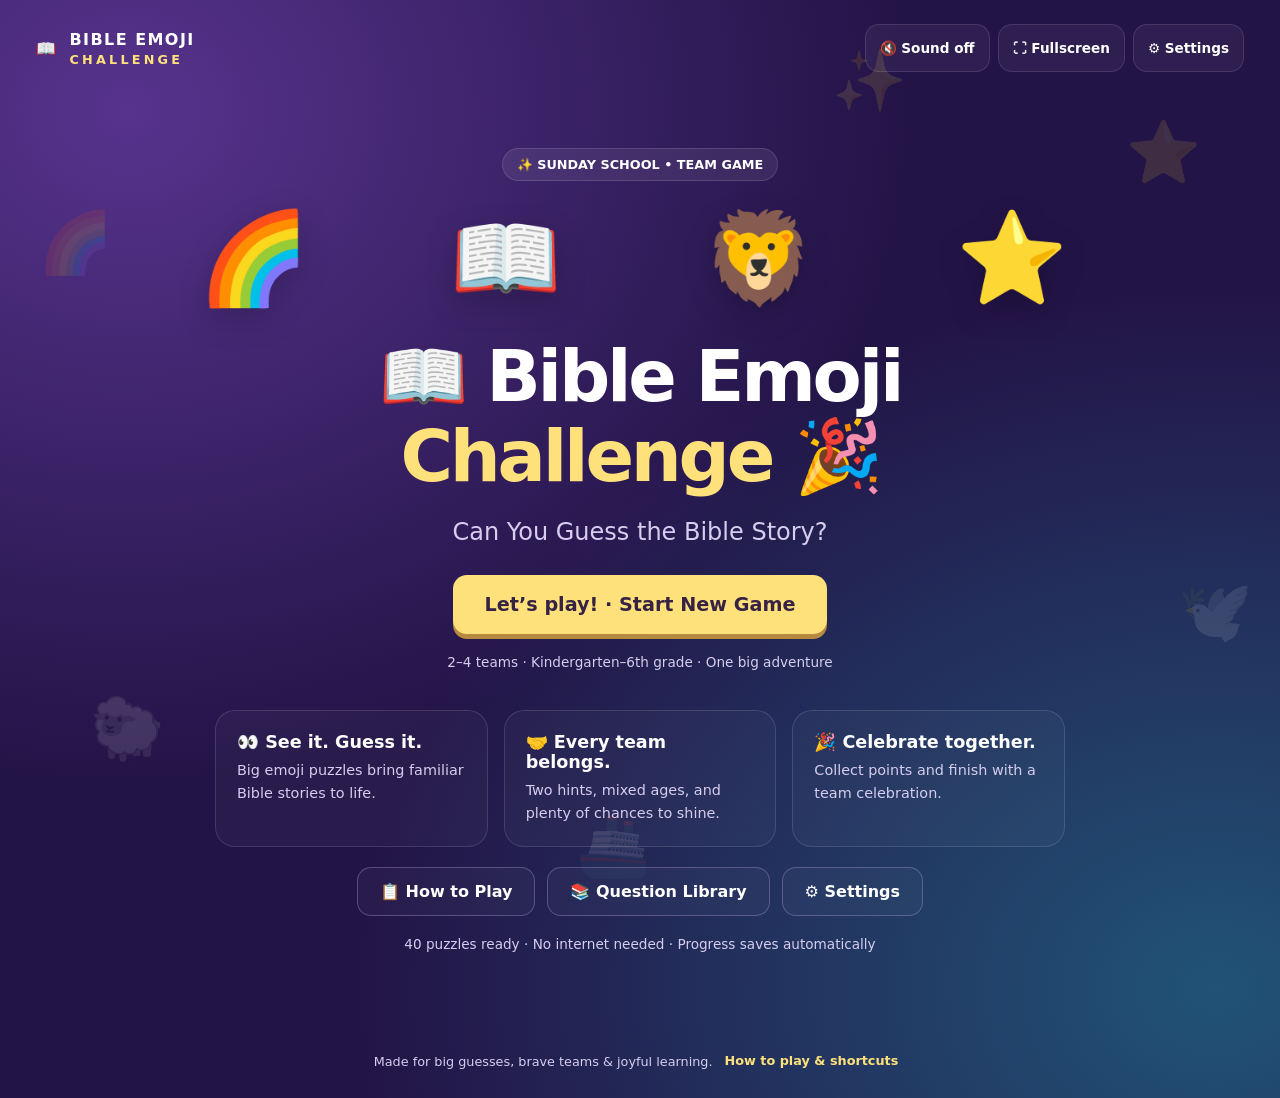
==== src/index.template.html @ 0cebbe9b "Extract complete Bible Emoji Challenge app for static hosting" ====
<!doctype html>
<html lang="en">
<head>
<meta charset="utf-8"><meta name="viewport" content="width=device-width,initial-scale=1"><meta name="theme-color" content="#24145b">
<meta name="description" content="An offline-ready Bible emoji game for Sunday school. Team play, hints, timers, and 40 Bible puzzles.">
<title>Bible Emoji Challenge</title><link rel="stylesheet" href="styles.css">
</head>
<body>
<div class="sky" aria-hidden="true"><span>🌈</span><span>⭐</span><span>🐑</span><span>🕊️</span><span>🚢</span><span>✨</span></div>
<header class="topbar"><a href="#" id="brand" aria-label="Bible Emoji Challenge home">📖 <span>BIBLE EMOJI<span class="brand-small">CHALLENGE</span></span></a><div class="top-actions"><button id="sound" class="icon-button" aria-label="Toggle sound">🔇 Sound off</button><button id="fullscreen" class="icon-button">⛶ Fullscreen</button><button id="settings" class="icon-button">⚙ Settings</button></div></header>
<main id="app"></main>
<footer>Made for big guesses, brave teams & joyful learning. <button id="help" class="text-button">How to play & shortcuts</button></footer>
<dialog id="modal"><div id="modal-body"></div></dialog>
<div id="toast" role="status" aria-live="polite"></div><div id="confetti" aria-hidden="true"></div>
<script src="questions.js"></script><script src="engine.js"></script><script src="app.js"></script>
</body></html>
---- src/styles.css ----
:root{color-scheme:dark;--ink:#fff;--muted:#d6cdef;--panel:#332365;--deep:#211443;--yellow:#ffe17c;--mint:#8ef0cc;--red:#ff8d9d;--blue:#8ec8ff;--green:#8fe0b3;--gold:#ffe17c;font-family:ui-rounded,'Trebuchet MS',system-ui,sans-serif}*{box-sizing:border-box}body{margin:0;min-height:100vh;background:radial-gradient(ellipse at 10% 10%,#57338d 0,transparent 48%),radial-gradient(ellipse at 95% 90%,#215377 0,transparent 50%),#231447;color:var(--ink)}button,input,select,textarea{font:inherit}button,a,input,select,textarea{-webkit-tap-highlight-color:transparent}button{cursor:pointer;border:0;border-radius:14px;padding:14px 22px;background:#51407f;color:white;font-weight:800;transition:transform .15s,background .15s,box-shadow .15s;min-height:48px}button:hover:not(:disabled){transform:translateY(-2px);background:#655294}button:active:not(:disabled){transform:translateY(1px)}button:disabled{opacity:.44;cursor:not-allowed}button.primary{background:var(--yellow);color:#362344;box-shadow:0 5px 0 #b68b40}button.primary:hover{background:#ffeb9d}button.good{background:var(--mint);color:#123d37}button.danger{background:#613650;color:#ffe0e5}button.ghost{border:1px solid #a595c966;background:#ffffff08}button.small{padding:9px 13px;min-height:40px;font-size:.9rem}button.text-button{padding:5px 8px;min-height:30px;background:transparent;color:var(--yellow)}:focus-visible{outline:3px solid var(--yellow);outline-offset:4px}a{color:inherit}h1,h2,h3,p{margin-top:0}h1,h2,h3{line-height:1.12}p{line-height:1.6}h1{font-size:clamp(2.5rem,5.6vw,5.6rem);letter-spacing:-.045em}h2{font-size:clamp(1.8rem,3vw,3rem);letter-spacing:-.025em}h3{font-size:1.4rem}label{display:block;font-weight:700;line-height:1.4}input,select,textarea{width:100%;background:#21183f;color:white;border:1px solid #8c7baf;border-radius:10px;padding:12px;margin:7px 0 14px;min-height:46px}textarea{resize:vertical;min-height:84px}input[type=checkbox]{width:23px;height:23px;min-height:0;margin:0;accent-color:#a3efcf}input[type=color]{padding:4px}small,.muted{color:var(--muted)}small{line-height:1.5}.topbar{max-width:1540px;margin:auto;padding:24px 36px;display:flex;align-items:center;justify-content:space-between;gap:15px}#brand{display:flex;gap:12px;align-items:center;text-decoration:none;font-weight:900;font-size:1rem;letter-spacing:.09em}#brand:first-letter{font-size:2rem}.brand-small{display:block;font-size:.8rem;letter-spacing:.25em;color:var(--yellow);margin-top:3px}.top-actions{display:flex;gap:8px}.icon-button{background:#ffffff0d;border:1px solid #ffffff1c;padding:10px 14px;font-size:.85rem}main{max-width:1468px;margin:0 auto;padding:22px 32px 30px;position:relative}footer{text-align:center;font-size:.8rem;padding:22px;color:var(--muted);position:relative}.sky{position:fixed;inset:0;pointer-events:none;overflow:hidden;opacity:.13}.sky span{position:absolute;font-size:60px;animation:float 7s ease-in-out infinite}.sky span:nth-child(1){left:3%;top:23%}.sky span:nth-child(2){left:88%;top:13%;animation-delay:-2s}.sky span:nth-child(3){left:7%;top:77%;animation-delay:-4s}.sky span:nth-child(4){left:92%;top:64%;animation-delay:-1s}.sky span:nth-child(5){left:45%;top:90%;animation-delay:-3s}.sky span:nth-child(6){left:65%;top:5%;animation-delay:-5s}.eyebrow{font-size:.78rem;letter-spacing:.15em;font-weight:900;text-transform:uppercase;color:var(--mint)}.pill{display:inline-flex;align-items:center;padding:8px 14px;background:#ffffff13;border:1px solid #ffffff20;border-radius:99px;font-size:.8rem;font-weight:800;gap:6px}.hero{text-align:center;padding:30px 0 20px}.hero .emoji-art{font-family:'Apple Color Emoji','Segoe UI Emoji','Noto Color Emoji',sans-serif;font-size:clamp(50px,7vw,95px);letter-spacing:.16em;filter:drop-shadow(0 10px 15px #0003);margin:25px 0}.hero h1{margin:14px 0 16px}.hero h1 em{font-style:normal;color:var(--yellow)}.hero .subtitle{font-size:clamp(1.1rem,2vw,1.5rem);color:var(--muted);margin-bottom:24px}.hero-actions{display:flex;justify-content:center;gap:14px;flex-wrap:wrap}.hero-actions button{font-size:1.2rem;padding:18px 32px}.feature-row{display:grid;grid-template-columns:repeat(3,1fr);gap:16px;max-width:850px;margin:36px auto 20px}.feature{border:1px solid #ffffff20;background:#ffffff08;padding:21px;border-radius:20px;text-align:left}.feature b{display:block;font-size:1.1rem;margin-bottom:7px}.feature p{font-size:.9rem;margin:0;color:var(--muted)}.home-links{display:flex;justify-content:center;gap:12px;flex-wrap:wrap}.card{background:linear-gradient(140deg,#443277e8,#2c2059ef);border:1px solid #a595c947;border-radius:26px;padding:28px;box-shadow:0 16px 40px #13092933}.narrow{max-width:960px;margin:10px auto}.section-heading{display:flex;justify-content:space-between;align-items:center;gap:20px;margin:5px 0 24px}.section-heading h2{margin:0}.grid2{display:grid;grid-template-columns:1fr 1fr;gap:20px}.team-setup{display:grid;grid-template-columns:repeat(2,1fr);gap:18px;margin:20px 0}.team-edit{border-left:5px solid var(--team);border-radius:14px;background:#ffffff09;padding:18px}.team-edit .mini-grid{display:grid;grid-template-columns:1fr 100px;gap:12px}.check-label{display:flex;align-items:center;gap:12px;padding:10px 0}.button-row{display:flex;flex-wrap:wrap;align-items:center;gap:10px;margin-top:16px}.game-top{display:flex;justify-content:space-between;align-items:center;margin:0 0 18px;gap:12px}.game-top h2{font-size:clamp(1.3rem,2.1vw,2rem);margin:6px 0}.progress-group{display:flex;align-items:center;gap:16px}.progress-track{height:8px;width:130px;background:#ffffff1a;border-radius:8px;overflow:hidden}.progress-track span{display:block;height:100%;background:var(--mint)}.game-layout{display:grid;grid-template-columns:minmax(0,1fr) 258px;gap:22px}.stage{min-height:430px;padding:25px 30px;position:relative;text-align:center;display:flex;flex-direction:column;justify-content:center;background:radial-gradient(ellipse at top,#58418b66,transparent 70%),#2c2056;border:1px solid #a595c95c;border-radius:28px;box-shadow:0 16px 40px #10072244}.stage-top{display:flex;align-items:center;justify-content:space-between;gap:10px}.difficulty{text-transform:uppercase;letter-spacing:.08em}.difficulty.easy{color:#a2f3cb}.difficulty.medium{color:#ffe49d}.difficulty.hard{color:#ffc1db}.emoji-puzzle{font-family:'Apple Color Emoji','Segoe UI Emoji','Noto Color Emoji',sans-serif;font-size:clamp(52px,6.7vw,110px);line-height:1.6;overflow-wrap:anywhere;padding:20px 0;letter-spacing:.045em;flex:1;display:flex;align-items:center;justify-content:center;filter:drop-shadow(0 5px 8px #0003)}.prompt{font-size:1.15rem;color:var(--muted);margin-bottom:20px}.timer-area{display:flex;align-items:center;gap:16px;margin-top:auto}.timer-number{font-variant-numeric:tabular-nums;font-size:2rem;font-weight:900;min-width:55px}.timer-track{flex:1;height:10px;background:#ffffff19;border-radius:10px;overflow:hidden}.timer-fill{height:100%;background:var(--mint);transition:width .4s linear;border-radius:10px}.timer-area.warning{color:#ffbf9e;animation:pulse .8s infinite}.warning .timer-fill{background:#ffb68b}.time-up{color:var(--yellow);font-weight:900}.stage .hint{background:#ffffff0e;border:1px solid #a595c940;border-radius:14px;text-align:left;padding:13px 18px;font-size:clamp(1rem,1.6vw,1.3rem);margin:6px 0;animation:appear .25s ease-out}.answer{border-top:1px solid #ffffff25;padding:20px 0 5px;animation:appear .35s ease-out}.answer h2{font-size:clamp(2rem,4vw,4rem);color:var(--yellow);margin:0 0 12px}.answer .reference{color:var(--mint);font-weight:900;letter-spacing:.03em;font-size:1.15rem}.answer p{font-size:clamp(1rem,1.7vw,1.4rem);max-width:800px;margin:10px auto}.alternatives{font-size:.88rem!important;color:var(--muted)}.scoreboard{display:flex;flex-direction:column;gap:12px}.team-panel{position:relative;border:1px solid color-mix(in srgb,var(--team) 55%,transparent);border-radius:20px;background:linear-gradient(130deg,color-mix(in srgb,var(--team) 16%,#2a204e),#2a204e);padding:17px 18px;border-left:5px solid var(--team)}.team-panel.active{outline:2px solid var(--team);outline-offset:2px}.team-name{font-size:1.05rem;font-weight:900;color:var(--team);overflow-wrap:anywhere}.team-score{font-size:2.4rem;font-weight:900;line-height:1.1;margin:10px 0 5px;font-variant-numeric:tabular-nums}.team-panel .small{position:absolute;bottom:12px;right:10px;background:#ffffff13;padding:7px 10px}.score-label{font-size:.67rem;letter-spacing:.13em;color:var(--muted);font-weight:800}.leaderboard-label{font-size:.75rem;letter-spacing:.13em;font-weight:900;color:var(--muted);padding-left:4px}.controls{margin-top:18px;display:flex;gap:10px;flex-wrap:wrap}.controls button{flex:1;white-space:nowrap;padding:15px 18px}.teacher-strip{display:flex;justify-content:space-between;gap:12px;flex-wrap:wrap;border-top:1px solid #ffffff20;margin-top:22px;padding-top:15px}.teacher-strip .button-row{margin:0}.award-box{margin-top:18px;padding:18px;border:1px solid #a3efcf55;border-radius:18px;background:#8ef0cc09}.award-box label{font-size:.95rem}.award-box .button-row{justify-content:center;margin-top:8px}.award-box select{max-width:320px;margin:10px 0}.status-line{min-height:25px;color:var(--mint);font-weight:800;margin:14px 0 0;font-size:.95rem}.double-banner{color:#32203b;background:var(--yellow);padding:10px 20px;border-radius:12px;margin-bottom:12px;font-weight:900;letter-spacing:.1em;animation:appear .4s}.final-banner{background:#725294;color:#fff4bc}.library-toolbar{display:flex;gap:12px;flex-wrap:wrap;margin-bottom:10px}.library-toolbar input{flex:1;min-width:200px}.library-toolbar select{max-width:220px}.library-grid{display:grid;grid-template-columns:repeat(3,1fr);gap:16px;margin-top:20px}.library-card{padding:20px;border:1px solid #ffffff25;border-radius:20px;background:#ffffff08}.library-card.disabled{opacity:.65}.library-card .preview{font-size:2.1rem;line-height:1.5;margin:14px 0}.library-card h3{font-size:1.15rem;margin-bottom:10px}.library-card p{font-size:.85rem;color:var(--muted)}.library-card .button-row{justify-content:space-between}.library-card .check-label{font-size:.8rem}.edit-grid{display:grid;grid-template-columns:1fr 1fr;gap:0 16px}.edit-grid .wide{grid-column:1/-1}.empty{padding:40px;text-align:center;color:var(--muted)}dialog{color:white;background:#302153;border:1px solid #a595c9;border-radius:24px;max-width:760px;width:calc(100% - 28px);padding:30px;max-height:90vh;box-shadow:0 25px 100px #0009}dialog::backdrop{background:#100822bb;backdrop-filter:blur(6px)}.modal-heading{display:flex;align-items:center;justify-content:space-between;gap:20px;margin-bottom:22px}.modal-heading h2{font-size:1.8rem;margin:0}.modal-heading button{padding:8px 14px}.modal-content p{color:var(--muted)}.modal-content li{margin:12px 0;line-height:1.6}kbd{background:#ffffff18;border-radius:5px;padding:3px 7px;color:white}.shortcut-grid{display:grid;grid-template-columns:1fr 1fr;gap:12px}.celebration{text-align:center;padding:22px}.trophy{font-size:90px;animation:float 4s ease-in-out infinite}.celebration h1{font-size:clamp(2.7rem,5vw,5rem);color:var(--yellow);margin:18px 0}.winner{font-size:clamp(1.5rem,3vw,2.5rem);font-weight:900}.rankings{max-width:760px;margin:28px auto;display:flex;flex-direction:column;gap:12px}.rank-row{display:flex;align-items:center;gap:16px;text-align:left;background:#ffffff0b;border:1px solid #ffffff20;border-radius:17px;padding:18px 24px;border-left:5px solid var(--team);font-size:1.3rem;font-weight:800}.rank-row strong{margin-left:auto;font-size:1.8rem}.rank-row .rank{color:var(--yellow);min-width:34px}.saved-note{color:var(--muted);font-size:.85rem;margin:18px 0}#toast{position:fixed;bottom:25px;left:50%;transform:translate(-50%,30px);background:#fff1c2;color:#302044;padding:14px 22px;border-radius:14px;box-shadow:0 10px 40px #0005;z-index:20;opacity:0;pointer-events:none;transition:all .2s;max-width:90%;font-weight:800}#toast.visible{opacity:1;transform:translate(-50%,0)}#confetti{position:fixed;inset:0;pointer-events:none;overflow:hidden;z-index:30}.confetto{position:absolute;top:-20px;width:10px;height:16px;animation:fall 2.8s ease-in forwards}.bump{animation:bump .4s ease-out}.file-input{max-width:100%}.notice{padding:14px;border-radius:12px;background:#ffe17c14;color:#ffebac;font-size:.9rem;margin:12px 0}#storage-warning{background:#ffe17c;color:#302044;padding:12px;text-align:center;font-weight:bold}.sr-only{position:absolute;width:1px;height:1px;padding:0;overflow:hidden;clip:rect(0,0,0,0);white-space:nowrap}@keyframes float{50%{transform:translateY(-14px) rotate(4deg)}}@keyframes appear{from{opacity:0;transform:translateY(10px)}to{opacity:1;transform:translateY(0)}}@keyframes pulse{50%{opacity:.6}}@keyframes bump{50%{transform:scale(1.04)}}@keyframes fall{to{transform:translateY(105vh) rotate(700deg);opacity:0}}@media(min-width:1600px){.stage{min-height:550px}.emoji-puzzle{font-size:120px}.team-score{font-size:3rem}.team-panel{padding:22px}.game-layout{grid-template-columns:minmax(0,1fr) 290px}}@media(max-width:1000px){.game-layout{grid-template-columns:minmax(0,1fr)}.scoreboard{display:grid;grid-template-columns:repeat(4,1fr);order:1}.leaderboard-label{grid-column:1/-1}.team-panel{padding:14px 12px}.team-name{font-size:.9rem}.team-score{font-size:2rem}.library-grid{grid-template-columns:repeat(2,1fr)}.stage{min-height:370px}.emoji-puzzle{font-size:clamp(52px,9vw,90px)}main{padding:15px 22px}.topbar{padding:20px 22px}.team-panel .small{position:static;margin-top:7px}}@media(max-width:600px){.topbar{padding:16px;align-items:flex-start}.top-actions{gap:5px;justify-content:flex-end;flex-wrap:wrap;max-width:190px}.icon-button{font-size:.7rem;padding:8px;min-height:36px}#brand{font-size:.72rem;gap:6px}.brand-small{font-size:.6rem}main{padding:12px}.hero{padding:10px 0}.hero .emoji-art{font-size:44px;letter-spacing:0}.hero h1{font-size:2.75rem}.hero-actions button{width:100%;font-size:1.1rem}.feature-row{grid-template-columns:1fr;gap:8px;margin-top:25px}.feature{padding:15px}.feature b{font-size:1rem}.feature p{font-size:.85rem}.home-links button{flex:1}.grid2,.team-setup,.edit-grid{grid-template-columns:1fr}.card{padding:20px}.game-top{align-items:flex-start}.progress-group{flex-direction:column;gap:8px;align-items:flex-end}.progress-track{width:80px}.game-top h2{font-size:1.2rem}.stage{padding:18px 14px;min-height:340px}.emoji-puzzle{font-size:48px;padding:20px 0}.stage-top{flex-wrap:wrap}.pill{font-size:.7rem;padding:7px 10px}.prompt{font-size:.95rem}.scoreboard{grid-template-columns:repeat(2,1fr)}.controls button{flex:1 1 40%;font-size:.9rem;padding:13px}.teacher-strip .button-row{width:100%}.teacher-strip button{flex:1}.library-grid{grid-template-columns:1fr}.section-heading{align-items:flex-start}.section-heading h2{font-size:1.7rem}.library-toolbar select{max-width:none}.rank-row{padding:16px;font-size:1rem}.rank-row strong{font-size:1.5rem}dialog{padding:20px}.shortcut-grid{grid-template-columns:1fr}.award-box select{max-width:100%}footer{font-size:.7rem}.celebration{padding:15px 0}.button-row.stretch button{flex:1}}@media(prefers-reduced-motion:reduce){*,*::before,*::after{animation:none!important;transition:none!important;scroll-behavior:auto!important}.confetto{display:none}}@media print{.topbar,footer,.controls,.teacher-strip{display:none}body{background:white;color:black}}
/* Space emoji glyphs with layout gaps: emoji-font spaces differ across devices. */
.emoji-puzzle{flex-wrap:wrap;align-content:center;gap:12px 20px;line-height:1.3;letter-spacing:0}.emoji-symbol{display:inline-flex;white-space:nowrap}
@media(min-width:1001px) and (max-height:850px){.topbar{padding:16px 28px}main{padding:8px 24px}.game-top{margin-bottom:12px}.stage{min-height:340px;padding:20px}.emoji-puzzle{font-size:clamp(52px,5.2vw,86px);padding:12px 0}.team-panel{padding:14px}.team-score{font-size:2rem}.teacher-strip{margin-top:14px;padding-top:12px}footer{padding:12px}}
@media(max-width:600px){.emoji-puzzle{gap:10px 12px}}
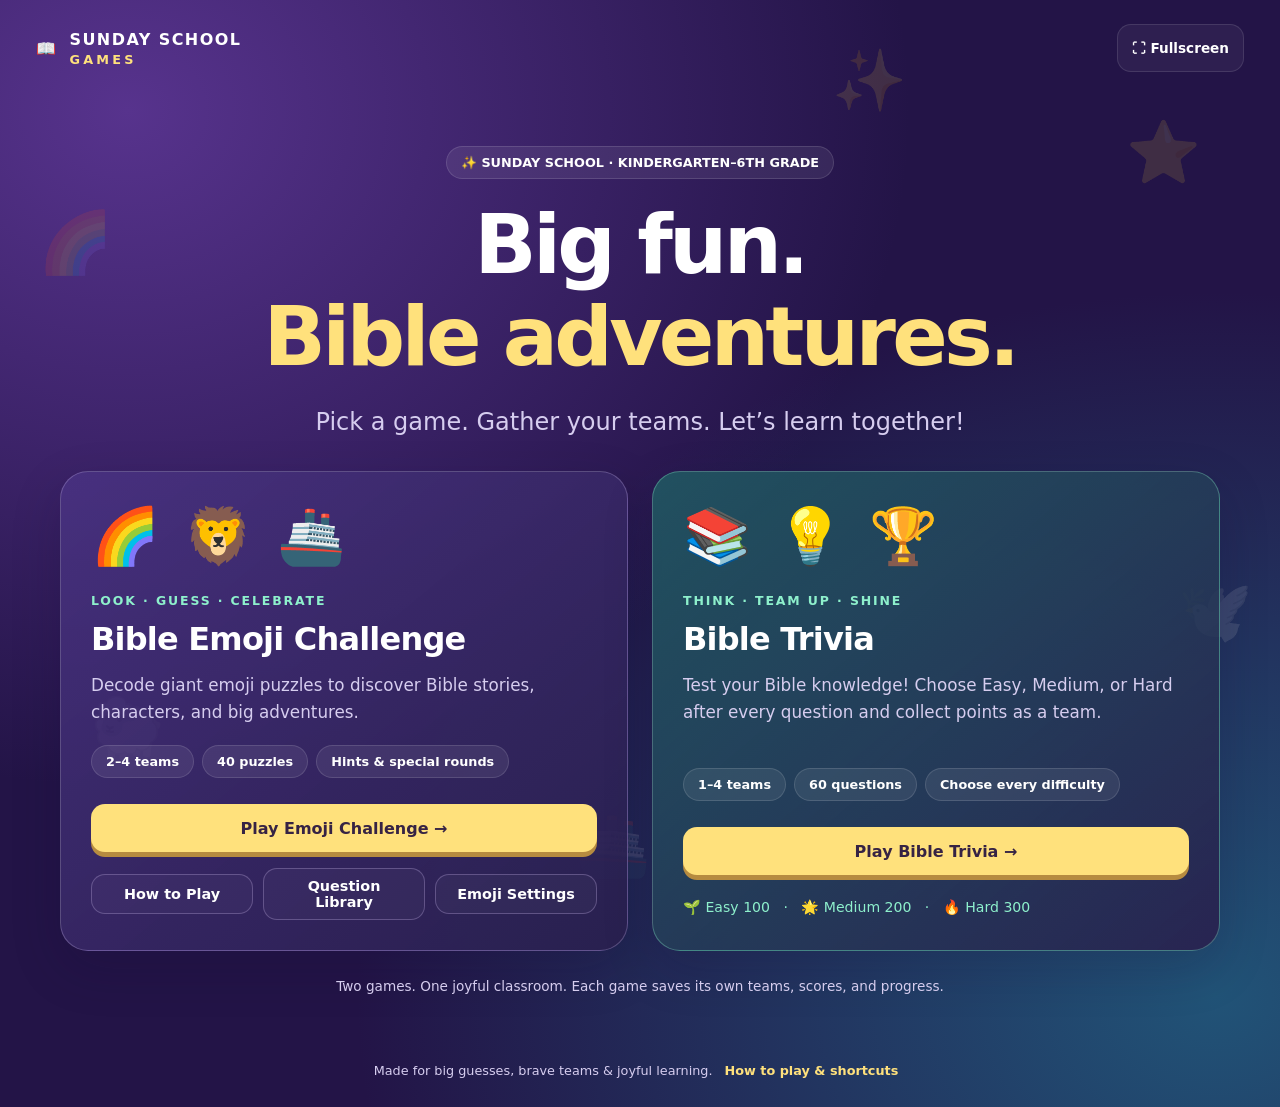
==== commit aba2a9f4: "Add game-selection home and Bible Trivia with per-question difficulty and team scoring" ====
--- a/src/index.template.html
+++ b/src/index.template.html
@@ -2,15 +2,15 @@
 <html lang="en">
 <head>
 <meta charset="utf-8"><meta name="viewport" content="width=device-width,initial-scale=1"><meta name="theme-color" content="#24145b">
-<meta name="description" content="An offline-ready Bible emoji game for Sunday school. Team play, hints, timers, and 40 Bible puzzles.">
-<title>Bible Emoji Challenge</title><link rel="stylesheet" href="styles.css">
+<meta name="description" content="Sunday school team games for K–6: Bible Emoji Challenge and Bible Trivia. Play offline with saved scores and progress.">
+<title>Sunday School Games · Bible Adventures</title><link rel="stylesheet" href="styles.css">
 </head>
 <body>
 <div class="sky" aria-hidden="true"><span>🌈</span><span>⭐</span><span>🐑</span><span>🕊️</span><span>🚢</span><span>✨</span></div>
-<header class="topbar"><a href="#" id="brand" aria-label="Bible Emoji Challenge home">📖 <span>BIBLE EMOJI<span class="brand-small">CHALLENGE</span></span></a><div class="top-actions"><button id="sound" class="icon-button" aria-label="Toggle sound">🔇 Sound off</button><button id="fullscreen" class="icon-button">⛶ Fullscreen</button><button id="settings" class="icon-button">⚙ Settings</button></div></header>
+<header class="topbar"><a href="#" id="brand" aria-label="All Sunday school games">📖 <span>SUNDAY SCHOOL<span class="brand-small">GAMES</span></span></a><div class="top-actions"><button id="sound" class="icon-button" aria-label="Toggle sound">🔇 Sound off</button><button id="fullscreen" class="icon-button">⛶ Fullscreen</button><button id="settings" class="icon-button">⚙ Settings</button></div></header>
 <main id="app"></main>
 <footer>Made for big guesses, brave teams & joyful learning. <button id="help" class="text-button">How to play & shortcuts</button></footer>
 <dialog id="modal"><div id="modal-body"></div></dialog>
 <div id="toast" role="status" aria-live="polite"></div><div id="confetti" aria-hidden="true"></div>
-<script src="questions.js"></script><script src="engine.js"></script><script src="app.js"></script>
+<script src="questions.js"></script><script src="engine.js"></script><script src="trivia-questions.js"></script><script src="trivia-engine.js"></script><script src="trivia.js"></script><script src="app.js"></script>
 </body></html>
--- a/src/styles.css
+++ b/src/styles.css
@@ -3,3 +3,9 @@
 .emoji-puzzle{flex-wrap:wrap;align-content:center;gap:12px 20px;line-height:1.3;letter-spacing:0}.emoji-symbol{display:inline-flex;white-space:nowrap}
 @media(min-width:1001px) and (max-height:850px){.topbar{padding:16px 28px}main{padding:8px 24px}.game-top{margin-bottom:12px}.stage{min-height:340px;padding:20px}.emoji-puzzle{font-size:clamp(52px,5.2vw,86px);padding:12px 0}.team-panel{padding:14px}.team-score{font-size:2rem}.teacher-strip{margin-top:14px;padding-top:12px}footer{padding:12px}}
 @media(max-width:600px){.emoji-puzzle{gap:10px 12px}}
+/* Shared game hub and teacher-led trivia. */
+[hidden]{display:none!important}
+body[data-mode="hub"] #sound,body[data-mode="hub"] #settings,body[data-mode="trivia"] #sound,body[data-mode="trivia"] #settings{display:none}
+.hub-hero{text-align:center;padding:28px 0 30px}.hub-hero h1{margin:20px 0;font-size:clamp(3rem,6.4vw,6rem)}.hub-hero h1 em{color:var(--yellow);font-style:normal}.hub-hero .subtitle{font-size:clamp(1.05rem,2vw,1.5rem);color:var(--muted);margin:0}.game-cards{display:grid;grid-template-columns:1fr 1fr;gap:24px;max-width:1160px;margin:auto}.game-card{padding:30px;border:1px solid #bba8df55;border-radius:28px;background:linear-gradient(140deg,#4b3485cc,#29204ee8);display:flex;flex-direction:column;box-shadow:0 18px 50px #120b3233;min-width:0}.trivia-card{background:linear-gradient(140deg,#1f6666bb,#29204ee8);border-color:#8ef0cc55}.game-card-art{font-size:clamp(2.5rem,4.3vw,4.3rem);margin:2px 0 24px;letter-spacing:.06em}.game-card h2{font-size:clamp(1.8rem,2.5vw,2.6rem);margin:14px 0}.game-card>p{color:var(--muted);margin-bottom:20px;font-size:1.05rem}.card-tags{display:flex;flex-wrap:wrap;gap:8px;margin:auto 0 10px}.game-card .button-row button{flex:1}.game-card .trivia-card-points{font-size:.88rem;margin:20px 0 0;color:var(--mint);line-height:1.8}.hub-note{text-align:center;margin:25px 0 5px}.trivia-point-guide{display:grid;grid-template-columns:repeat(3,1fr);gap:10px}.trivia-point-guide span{border:1px solid #ffffff25;border-radius:14px;background:#ffffff08;padding:14px;line-height:1.6}.trivia-point-guide b{display:block;color:var(--yellow)}.trivia-stage{min-height:350px}.trivia-question-label{margin:28px 0 0}.trivia-question{font-size:clamp(1.9rem,3.8vw,3.7rem);line-height:1.22;letter-spacing:-.025em;margin:20px auto 30px;max-width:1000px;overflow-wrap:anywhere}.trivia-answer h2{font-size:clamp(1.8rem,3vw,3rem)}.trivia-next{margin-top:22px;text-align:center;padding:24px}.trivia-next h2{font-size:clamp(1.6rem,2.5vw,2.5rem);margin-bottom:12px}.difficulty-choices{display:grid;grid-template-columns:repeat(3,1fr);gap:12px;margin-top:22px}.difficulty-choice{padding:20px 12px;display:flex;flex-direction:column;align-items:center;gap:8px;white-space:normal;border:1px solid #ffffff40;background:#ffffff0a;color:white;min-width:0}.difficulty-choice.easy{background:#9debc01a;border-color:#9debc077}.difficulty-choice.medium{background:#ffe18b1a;border-color:#ffe18b77}.difficulty-choice.hard{background:#ff9aaa1a;border-color:#ff9aaa77}.difficulty-choice strong{font-size:1.6rem}.difficulty-choice b{color:var(--yellow);font-size:1.2rem}.choice-icon{font-size:2rem}.difficulty-choice small{font-size:.75rem;font-weight:500}.difficulty-choice>span:not(.choice-icon){font-size:.85rem}.trivia-stage .prompt{margin-bottom:12px}
+@media(max-width:800px){.game-cards{grid-template-columns:1fr;max-width:630px}.hub-hero{padding-top:15px}.game-card-art{font-size:3rem}.game-card{padding:24px}.trivia-stage{min-height:300px}}
+@media(max-width:600px){.difficulty-choices{gap:7px}.difficulty-choice{padding:14px 6px}.difficulty-choice strong{font-size:1.15rem}.difficulty-choice b{font-size:1rem}.difficulty-choice small{font-size:.65rem}.difficulty-choice>span:not(.choice-icon){font-size:.75rem}.trivia-next{padding:18px 12px}.trivia-point-guide{grid-template-columns:1fr}.hub-hero h1{font-size:3rem}.card-tags .pill{font-size:.7rem}.game-card .button-row button{flex-basis:100%}.trivia-question{font-size:1.9rem}.hub-hero>.pill{font-size:.63rem}}
